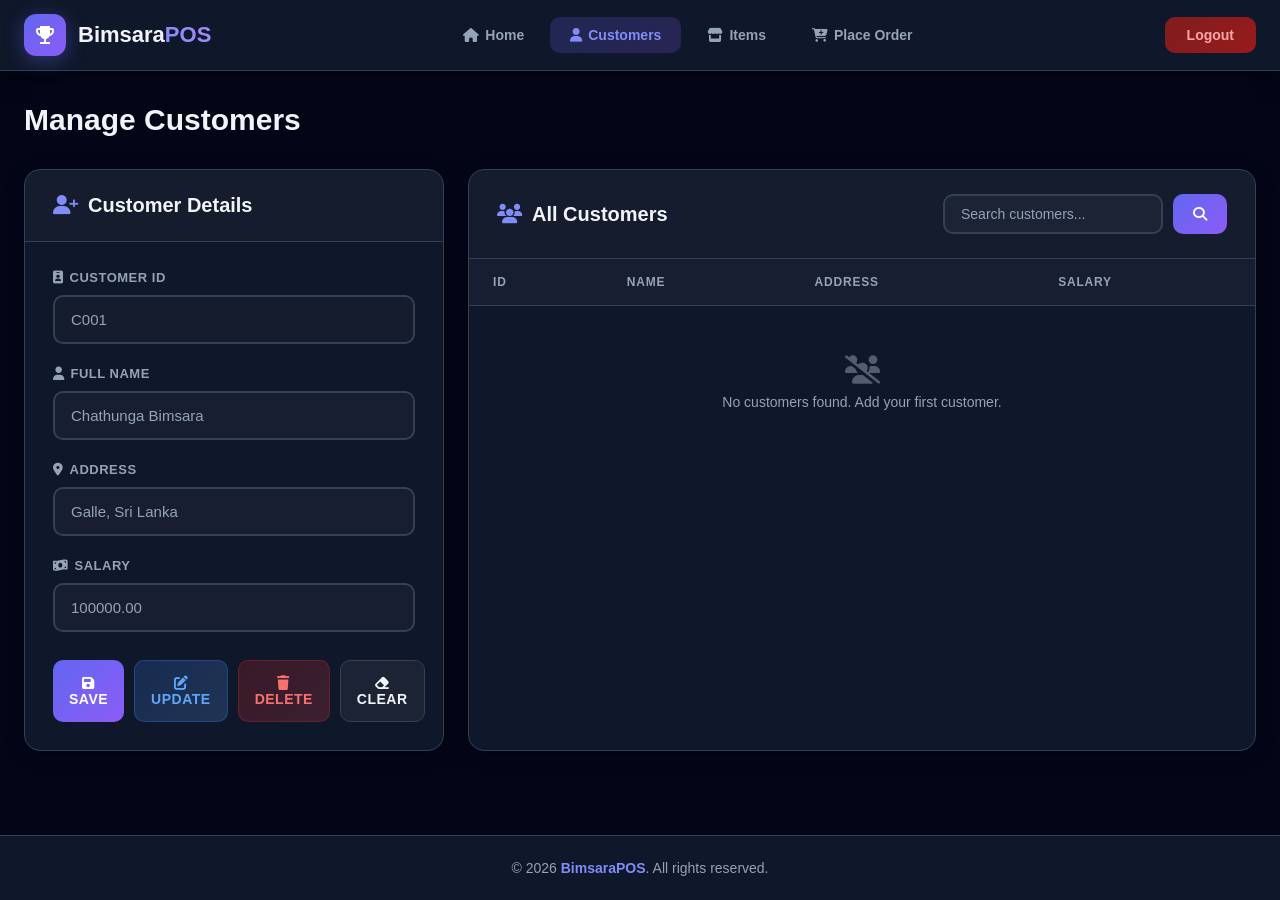
==== customer.html @ 3275f630 "first commit" ====
<!DOCTYPE html>
<html lang="en">
<head>
    <meta charset="UTF-8">
    <meta name="viewport" content="width=device-width, initial-scale=1.0">
    <title>BimsaraPOS - Customers</title>
    <link rel="stylesheet" href="css/style.css">
    <link rel="stylesheet" href="https://cdnjs.cloudflare.com/ajax/libs/font-awesome/6.6.0/css/all.min.css"/>
</head>
<body>
    <!-- Navigation -->
    <nav class="navbar">
        <div class="nav-container">
            <a href="dashboard.html" class="logo">
                <div class="logo-icon">
                    <svg viewBox="0 0 24 24">
                        <path d="M19 5h-2V3H7v2H5c-1.1 0-2 .9-2 2v1c0 2.55 1.92 4.63 4.39 4.94.63 1.5 1.98 2.63 3.61 2.96V19H7v2h10v-2h-4v-3.1c1.63-.33 2.98-1.46 3.61-2.96C19.08 12.63 21 10.55 21 8V7c0-1.1-.9-2-2-2zM5 8V7h2v3.82C5.84 10.4 5 9.3 5 8zm14 0c0 1.3-.84 2.4-2 2.82V7h2v1z"/>
                    </svg>
                </div>
                <span class="logo-text">Bimsara<span>POS</span></span>
            </a>

            <div class="nav-links">
                <a href="dashboard.html" class="nav-link"><i class="fa-solid fa-house"></i>Home</a>
                <a href="customer.html" class="nav-link active"><i class="fa-solid fa-user"></i>Customers</a>
                <a href="item.html" class="nav-link"><i class="fa-solid fa-store"></i>Items</a>
                <a href="place-order.html" class="nav-link"><i class="fa-solid fa-cart-plus"></i>Place Order</a>
            </div>

            <a href="login.html" class="logout-btn">Logout</a>
        </div>
    </nav>

    <!-- Main Content -->
    <main class="main-content">
        <div class="page-header">
            <h1>Manage Customers</h1>
        </div>

        <div class="content-grid">
            <!-- Customer Form -->
            <div class="form-card">
                <div class="card-header">
                    <h2><i class="fa-solid fa-user-plus" style="color: var(--primary); margin-right: 10px;"></i>Customer Details</h2>
                </div>
                <div class="card-body">
                    <form>
                        <div class="form-group">
                            <label for="customerId"><i class="fa-solid fa-id-badge" style="margin-right: 6px;"></i>Customer ID</label>
                            <input type="text" id="customerId" placeholder="C001" readonly>
                        </div>

                        <div class="form-group">
                            <label for="customerName"><i class="fa-solid fa-user" style="margin-right: 6px;"></i>Full Name</label>
                            <input type="text" id="customerName" placeholder="Chathunga Bimsara">
                        </div>

                        <div class="form-group">
                            <label for="customerAddress"><i class="fa-solid fa-location-dot" style="margin-right: 6px;"></i>Address</label>
                            <input type="text" id="customerAddress" placeholder="Galle, Sri Lanka">
                        </div>

                        <div class="form-group">
                            <label for="customerSalary"><i class="fa-solid fa-money-bill-wave" style="margin-right: 6px;"></i>Salary</label>
                            <input type="text" id="customerSalary" placeholder="100000.00">
                        </div>

                        <div class="btn-group">
                            <button type="submit" class="btn btn-primary"><i class="fa-solid fa-floppy-disk"></i> Save</button>
                            <button type="button" class="btn btn-secondary"><i class="fa-solid fa-pen-to-square"></i> Update</button>
                            <button type="button" class="btn btn-danger"><i class="fa-solid fa-trash"></i> Delete</button>
                            <button type="button" class="btn btn-light"><i class="fa-solid fa-eraser"></i> Clear</button>
                        </div>
                    </form>
                </div>
            </div>

            <!-- Customer Table -->
            <div class="table-card">
                <div class="table-header">
                    <h2><i class="fa-solid fa-users" style="color: var(--primary); margin-right: 10px;"></i>All Customers</h2>
                    <div class="search-box">
                        <input type="text" placeholder="Search customers...">
                        <button type="button"><i class="fa-solid fa-magnifying-glass"></i></button>
                    </div>
                </div>
                <div class="table-container">
                    <table>
                        <thead>
                            <tr>
                                <th>ID</th>
                                <th>Name</th>
                                <th>Address</th>
                                <th>Salary</th>
                            </tr>
                        </thead>
                        <tbody>
                            <tr>
                                <td colspan="4" style="text-align: center; color: var(--text-light); padding: 50px;">
                                    <i class="fa-solid fa-users-slash fa-2x" style="display: block; margin-bottom: 10px; opacity: 0.5;"></i>
                                    No customers found. Add your first customer.
                                </td>
                            </tr>
                        </tbody>
                    </table>
                </div>
            </div>
        </div>
    </main>

    <!-- Footer -->
    <footer class="footer">
        <div class="footer-container">
            <p>&copy; 2026 <span>BimsaraPOS</span>. All rights reserved.</p>
        </div>
    </footer>
</body>
</html>
---- css/style.css ----
/* ==================== ROOT VARIABLES ==================== */
:root {
    --primary: #818cf8;
    --primary-dark: #6366f1;
    --primary-light: #a5b4fc;
    --text-dark: #f1f5f9;
    --text-light: #94a3b8;
    --border: #334155;
    --white: #1e293b;
    --card-bg: #0f172a;
    --bg-light: #0f172a;
    --bg-main: #020617;
    --success: #34d399;
    --warning: #fbbf24;
    --info: #60a5fa;
    --danger: #f87171;
}

/* ==================== RESET & BASE ==================== */
* {
    margin: 0;
    padding: 0;
    box-sizing: border-box;
}

body {
    font-family: 'Segoe UI', Tahoma, Geneva, Verdana, sans-serif;
    background-color: var(--bg-main);
    min-height: 100vh;
    display: flex;
    flex-direction: column;
}

/* ==================== LOGIN PAGE ==================== */
body.login-body {
    background: linear-gradient(135deg, #0f0c29 0%, #302b63 50%, #24243e 100%);
    display: flex;
    align-items: center;
    justify-content: center;
    padding: 20px;
}

.login-container {
    background: var(--card-bg);
    border-radius: 20px;
    box-shadow: 0 20px 60px rgba(0, 0, 0, 0.5);
    width: 100%;
    max-width: 420px;
    padding: 48px 40px;
    border: 1px solid var(--border);
}

.logo-section {
    text-align: center;
    margin-bottom: 40px;
}

.logo-icn {
    width: 70px;
    height: 70px;
    background: linear-gradient(135deg, var(--primary-dark), #8b5cf6);
    border-radius: 18px;
    display: inline-flex;
    align-items: center;
    justify-content: center;
    margin-bottom: 20px;
    box-shadow: 0 8px 30px rgba(99, 102, 241, 0.4);
}

.logo-icn i {
    font-size: 32px;
    color: #ffffff;
}

.logo-section h1 {
    font-size: 26px;
    font-weight: 800;
    color: var(--text-dark);
    margin-bottom: 8px;
}

.logo-section h1 span {
    color: var(--primary);
}

.logo-section p {
    color: var(--text-light);
    font-size: 14px;
}

.input-wrapper {
    position: relative;
}

.input-wrapper i {
    position: absolute;
    right: 350px;
    top: 50%;
    transform: translateY(-50%);
    font-size: 16px;
    color: var(--text-light);
}

.login-btn {
    width: 100%;
    padding: 16px;
    background: linear-gradient(135deg, var(--primary-dark), #8b5cf6);
    color: #ffffff;
    border: none;
    border-radius: 12px;
    font-size: 15px;
    font-weight: 700;
    cursor: pointer;
    text-transform: uppercase;
    letter-spacing: 1px;
    box-shadow: 0 4px 20px rgba(99, 102, 241, 0.3);
    transition: opacity 0.3s ease;
}

.login-btn:hover {
    opacity: 0.9;
}

.divider {
    display: flex;
    align-items: center;
    margin: 28px 0;
}

.divider::before,
.divider::after {
    content: '';
    flex: 1;
    height: 1px;
    background: var(--border);
}

.divider span {
    padding: 0 16px;
    color: var(--text-light);
    font-size: 12px;
    text-transform: uppercase;
    letter-spacing: 1px;
}

.copyright {
    text-align: center;
    color: var(--text-light);
    font-size: 13px;
}

.copyright span {
    color: var(--primary);
    font-weight: 700;
}

/* ==================== NAVBAR ==================== */
.navbar {
    background: var(--card-bg);
    box-shadow: 0 4px 20px rgba(0, 0, 0, 0.5);
    position: sticky;
    top: 0;
    z-index: 100;
    border-bottom: 1px solid var(--border);
}

.nav-container {
    max-width: 1280px;
    margin: 0 auto;
    padding: 0 24px;
    display: flex;
    align-items: center;
    justify-content: space-between;
    height: 70px;
}

.logo {
    display: flex;
    align-items: center;
    gap: 12px;
    text-decoration: none;
}

.logo-icon {
    width: 42px;
    height: 42px;
    background: linear-gradient(135deg, var(--primary-dark), #8b5cf6);
    border-radius: 12px;
    display: flex;
    align-items: center;
    justify-content: center;
    box-shadow: 0 4px 20px rgba(99, 102, 241, 0.4);
}

.logo-icon svg {
    width: 24px;
    height: 24px;
    fill: #ffffff;
}

.logo-text {
    font-size: 22px;
    font-weight: 800;
    color: var(--text-dark);
}

.logo-text span {
    background: linear-gradient(135deg, var(--primary), #a78bfa);
    -webkit-background-clip: text;
    -webkit-text-fill-color: transparent;
    background-clip: text;
}

.nav-links {
    display: flex;
    align-items: center;
    gap: 6px;
}

.nav-link {
    padding: 10px 20px;
    text-decoration: none;
    color: var(--text-light);
    font-size: 14px;
    font-weight: 600;
    border-radius: 10px;
    transition: all 0.3s ease;
}

.nav-link i {
    margin-right: 6px;
}

.nav-link:hover {
    background: rgba(255, 255, 255, 0.05);
    color: var(--text-dark);
}

.nav-link.active {
    background: linear-gradient(135deg, rgba(99, 102, 241, 0.2), rgba(139, 92, 246, 0.2));
    color: var(--primary);
}

.logout-btn {
    padding: 10px 22px;
    background: linear-gradient(135deg, #7f1d1d, #991b1b);
    color: #fca5a5;
    text-decoration: none;
    font-size: 14px;
    font-weight: 600;
    border-radius: 10px;
    transition: all 0.3s ease;
}

.logout-btn:hover {
    background: linear-gradient(135deg, #991b1b, #b91c1c);
    transform: translateY(-2px);
    box-shadow: 0 4px 15px rgba(220, 38, 38, 0.3);
}

/* ==================== MAIN CONTENT ==================== */
.main-content {
    flex: 1;
    max-width: 1280px;
    width: 100%;
    margin: 0 auto;
    padding: 32px 24px;
}

.page-header {
    margin-bottom: 32px;
}

.page-header h1 {
    font-size: 30px;
    font-weight: 800;
    color: var(--text-dark);
    margin-bottom: 8px;
}

.page-header p {
    color: var(--text-light);
    font-size: 15px;
}

/* ==================== CARDS ==================== */
.card {
    background: var(--card-bg);
    border-radius: 16px;
    box-shadow: 0 4px 20px rgba(0, 0, 0, 0.3);
    border: 1px solid var(--border);
    transition: all 0.3s ease;
}

/* Dashboard Cards */
.summary-cards {
    display: grid;
    grid-template-columns: repeat(auto-fit, minmax(280px, 1fr));
    gap: 24px;
    margin-bottom: 32px;
}

.summary-cards .card {
    padding: 28px;
    display: flex;
    align-items: center;
    gap: 24px;
    position: relative;
    overflow: hidden;
}

.summary-cards .card::before {
    content: '';
    position: absolute;
    top: 0;
    left: 0;
    right: 0;
    height: 3px;
    background: linear-gradient(90deg, var(--primary), #8b5cf6);
    opacity: 0.5;
    transition: opacity 0.3s ease;
}

.summary-cards .card:hover {
    transform: translateY(-6px);
    box-shadow: 0 20px 40px rgba(0, 0, 0, 0.5);
    border-color: rgba(99, 102, 241, 0.3);
}

.summary-cards .card:hover::before {
    opacity: 1;
}

.card-icon {
    width: 68px;
    height: 68px;
    border-radius: 16px;
    display: flex;
    align-items: center;
    justify-content: center;
    box-shadow: 0 8px 25px rgba(0, 0, 0, 0.4);
}

.card-icon.customers {
    background: linear-gradient(135deg, #10b981, #059669);
    box-shadow: 0 8px 25px rgba(16, 185, 129, 0.3);
}

.card-icon.items {
    background: linear-gradient(135deg, #f59e0b, #d97706);
    box-shadow: 0 8px 25px rgba(245, 158, 11, 0.3);
}

.card-icon.orders {
    background: linear-gradient(135deg, #3b82f6, #1d4ed8);
    box-shadow: 0 8px 25px rgba(59, 130, 246, 0.3);
}

.card-info h3 {
    font-size: 14px;
    font-weight: 600;
    color: var(--text-light);
    margin-bottom: 6px;
    text-transform: uppercase;
    letter-spacing: 0.5px;
}

.card-info .count {
    font-size: 36px;
    font-weight: 800;
    color: var(--text-dark);
}

/* Form & Table Cards */
.form-card, .table-card, .table-section {
    background: var(--card-bg);
    border-radius: 16px;
    box-shadow: 0 4px 20px rgba(0, 0, 0, 0.3);
    overflow: hidden;
    border: 1px solid var(--border);
}

.card-header, .table-header {
    padding: 24px 28px;
    border-bottom: 1px solid var(--border);
    background: rgba(255, 255, 255, 0.02);
    display: flex;
    justify-content: space-between;
    align-items: center;
}

.card-header h2, .table-header h2 {
    font-size: 20px;
    font-weight: 700;
    color: var(--text-dark);
}

.card-body {
    padding: 28px;
}

/* ==================== FORMS ==================== */
.form-group {
    margin-bottom: 22px;
}

.form-group:last-child {
    margin-bottom: 0;
}

.form-group label {
    display: block;
    font-size: 13px;
    font-weight: 700;
    color: var(--text-light);
    margin-bottom: 10px;
    text-transform: uppercase;
    letter-spacing: 0.5px;
}

.form-group input,
.form-group select {
    width: 100%;
    padding: 14px 16px;
    border: 2px solid var(--border);
    border-radius: 10px;
    font-size: 15px;
    color: var(--text-dark);
    transition: all 0.3s ease;
    outline: none;
    background: rgba(255, 255, 255, 0.03);
}

.form-group input:focus,
.form-group select:focus {
    border-color: var(--primary);
    box-shadow: 0 0 0 4px rgba(99, 102, 241, 0.2);
    background: rgba(255, 255, 255, 0.05);
}

.form-group input::placeholder {
    color: var(--text-light);
}

.form-group input[readonly] {
    background: rgba(255, 255, 255, 0.02);
    color: var(--text-light);
    cursor: not-allowed;
}

.form-row {
    display: grid;
    grid-template-columns: 1fr 1fr;
    gap: 16px;
    margin-bottom: 16px;
}

/* ==================== BUTTONS ==================== */
.btn-group {
    display: flex;
    gap: 10px;
    margin-top: 28px;
}

.btn {
    flex: 1;
    padding: 14px 16px;
    border: none;
    border-radius: 10px;
    font-size: 14px;
    font-weight: 700;
    cursor: pointer;
    transition: all 0.3s ease;
    text-transform: uppercase;
    letter-spacing: 0.5px;
}

.btn-primary {
    background: linear-gradient(135deg, var(--primary-dark), #8b5cf6);
    color: #ffffff;
}

.btn-primary:hover {
    transform: translateY(-2px);
    box-shadow: 0 8px 20px rgba(99, 102, 241, 0.4);
}

.btn-secondary {
    background: linear-gradient(135deg, rgba(59, 130, 246, 0.2), rgba(96, 165, 250, 0.2));
    color: var(--info);
    border: 1px solid rgba(59, 130, 246, 0.3);
}

.btn-secondary:hover {
    background: linear-gradient(135deg, rgba(59, 130, 246, 0.3), rgba(96, 165, 250, 0.3));
    transform: translateY(-2px);
}

.btn-danger {
    background: linear-gradient(135deg, rgba(220, 38, 38, 0.2), rgba(239, 68, 68, 0.2));
    color: var(--danger);
    border: 1px solid rgba(220, 38, 38, 0.3);
}

.btn-danger:hover {
    background: linear-gradient(135deg, rgba(220, 38, 38, 0.3), rgba(239, 68, 68, 0.3));
    transform: translateY(-2px);
}

.btn-light {
    background: rgba(255, 255, 255, 0.05);
    color: var(--text-dark);
    border: 1px solid var(--border);
}

.btn-light:hover {
    background: rgba(255, 255, 255, 0.1);
    transform: translateY(-2px);
}

.btn-success {
    background: linear-gradient(135deg, #059669, #10b981);
    color: #ffffff;
}

.btn-success:hover {
    transform: translateY(-2px);
    box-shadow: 0 8px 20px rgba(16, 185, 129, 0.4);
}

/* ==================== TABLES ==================== */
.table-container {
    overflow-x: auto;
}

table {
    width: 100%;
    border-collapse: collapse;
}

th, td {
    padding: 16px 24px;
    text-align: left;
}

th {
    background: rgba(255, 255, 255, 0.03);
    font-size: 12px;
    font-weight: 700;
    color: var(--text-light);
    text-transform: uppercase;
    letter-spacing: 0.8px;
    border-bottom: 1px solid var(--border);
}

td {
    border-bottom: 1px solid var(--border);
    font-size: 14px;
    color: var(--text-dark);
}

tr:last-child td {
    border-bottom: none;
}

tbody tr {
    transition: background 0.2s ease;
}

tbody tr:hover td {
    background: rgba(255, 255, 255, 0.02);
}

.view-all {
    color: var(--primary);
    text-decoration: none;
    font-size: 14px;
    font-weight: 600;
    transition: color 0.2s;
}

.view-all:hover {
    color: var(--primary-light);
    text-decoration: underline;
}

/* Status Badges */
.status {
    padding: 8px 16px;
    border-radius: 20px;
    font-size: 12px;
    font-weight: 700;
    text-transform: uppercase;
    letter-spacing: 0.5px;
}

.status.completed {
    background: rgba(16, 185, 129, 0.15);
    color: var(--success);
    border: 1px solid rgba(16, 185, 129, 0.3);
}

.status.pending {
    background: rgba(245, 158, 11, 0.15);
    color: var(--warning);
    border: 1px solid rgba(245, 158, 11, 0.3);
}

.status.processing {
    background: rgba(59, 130, 246, 0.15);
    color: var(--info);
    border: 1px solid rgba(59, 130, 246, 0.3);
}

.qty-badge {
    display: inline-block;
    padding: 6px 14px;
    border-radius: 20px;
    font-size: 13px;
    font-weight: 700;
}

.qty-badge.in-stock {
    background: rgba(16, 185, 129, 0.15);
    color: var(--success);
    border: 1px solid rgba(16, 185, 129, 0.3);
}

.qty-badge.low-stock {
    background: rgba(245, 158, 11, 0.15);
    color: var(--warning);
    border: 1px solid rgba(245, 158, 11, 0.3);
}

.qty-badge.out-of-stock {
    background: rgba(220, 38, 38, 0.15);
    color: var(--danger);
    border: 1px solid rgba(220, 38, 38, 0.3);
}

.action-btns {
    display: flex;
    gap: 8px;
}

.action-btn {
    padding: 8px 14px;
    border: none;
    border-radius: 8px;
    font-size: 12px;
    font-weight: 600;
    cursor: pointer;
    transition: all 0.2s ease;
}

.action-btn.edit {
    background: rgba(59, 130, 246, 0.15);
    color: var(--info);
    border: 1px solid rgba(59, 130, 246, 0.3);
}

.action-btn.edit:hover {
    background: rgba(59, 130, 246, 0.25);
    transform: translateY(-1px);
}

.action-btn.delete {
    background: rgba(220, 38, 38, 0.15);
    color: var(--danger);
    border: 1px solid rgba(220, 38, 38, 0.3);
}

.action-btn.delete:hover {
    background: rgba(220, 38, 38, 0.25);
    transform: translateY(-1px);
}

/* ==================== SEARCH BOX ==================== */
.search-box {
    display: flex;
    gap: 10px;
}

.search-box input {
    padding: 10px 16px;
    border: 2px solid var(--border);
    border-radius: 10px;
    font-size: 14px;
    outline: none;
    width: 220px;
    transition: all 0.3s ease;
    background: rgba(255, 255, 255, 0.03);
    color: var(--text-dark);
}

.search-box input:focus {
    border-color: var(--primary);
    box-shadow: 0 0 0 4px rgba(99, 102, 241, 0.2);
    background: rgba(255, 255, 255, 0.05);
}

.search-box input::placeholder {
    color: var(--text-light);
}

.search-box button {
    padding: 10px 20px;
    background: linear-gradient(135deg, var(--primary-dark), #8b5cf6);
    color: #ffffff;
    border: none;
    border-radius: 10px;
    font-size: 14px;
    font-weight: 600;
    cursor: pointer;
    transition: all 0.3s ease;
}

.search-box button:hover {
    transform: translateY(-2px);
    box-shadow: 0 4px 12px rgba(99, 102, 241, 0.4);
}

/* ==================== LAYOUTS ==================== */
.content-grid {
    display: grid;
    grid-template-columns: 420px 1fr;
    gap: 24px;
}

.order-grid {
    display: grid;
    grid-template-columns: 1fr 1.5fr;
    gap: 24px;
}

/* ==================== PLACE ORDER PAGE ==================== */
.order-items-header {
    display: flex;
    gap: 14px;
    margin-bottom: 24px;
    padding-bottom: 24px;
    border-bottom: 1px solid var(--border);
}

.order-items-header .form-group {
    flex: 1;
    margin-bottom: 0;
}

.order-summary {
    background: rgba(255, 255, 255, 0.02);
    border-radius: 12px;
    padding: 24px;
    border: 1px solid var(--border);
}

.summary-row {
    display: flex;
    justify-content: space-between;
    padding: 12px 0;
    font-size: 15px;
    color: var(--text-light);
}

.summary-row.total {
    border-top: 2px solid var(--primary);
    margin-top: 12px;
    padding-top: 18px;
    font-size: 20px;
    font-weight: 800;
    color: var(--primary);
}

.qty-input {
    width: 70px;
    padding: 8px 12px;
    border: 2px solid var(--border);
    border-radius: 8px;
    font-size: 14px;
    text-align: center;
    outline: none;
    transition: all 0.2s ease;
    background: rgba(255, 255, 255, 0.03);
    color: var(--text-dark);
}

.qty-input:focus {
    border-color: var(--primary);
    box-shadow: 0 0 0 3px rgba(99, 102, 241, 0.2);
}

.remove-btn {
    padding: 8px 14px;
    background: rgba(220, 38, 38, 0.15);
    color: var(--danger);
    border: 1px solid rgba(220, 38, 38, 0.3);
    border-radius: 8px;
    font-size: 12px;
    font-weight: 600;
    cursor: pointer;
    transition: all 0.2s ease;
}

.remove-btn:hover {
    background: rgba(220, 38, 38, 0.25);
    transform: translateY(-1px);
}

/* ==================== FOOTER ==================== */
.footer {
    background: var(--card-bg);
    border-top: 1px solid var(--border);
    margin-top: auto;
}

.footer-container {
    max-width: 1280px;
    margin: 0 auto;
    padding: 24px;
    text-align: center;
}

.footer-container p {
    color: var(--text-light);
    font-size: 14px;
    font-weight: 500;
}

.footer-container p span {
    font-weight: 700;
    color: var(--primary);
}
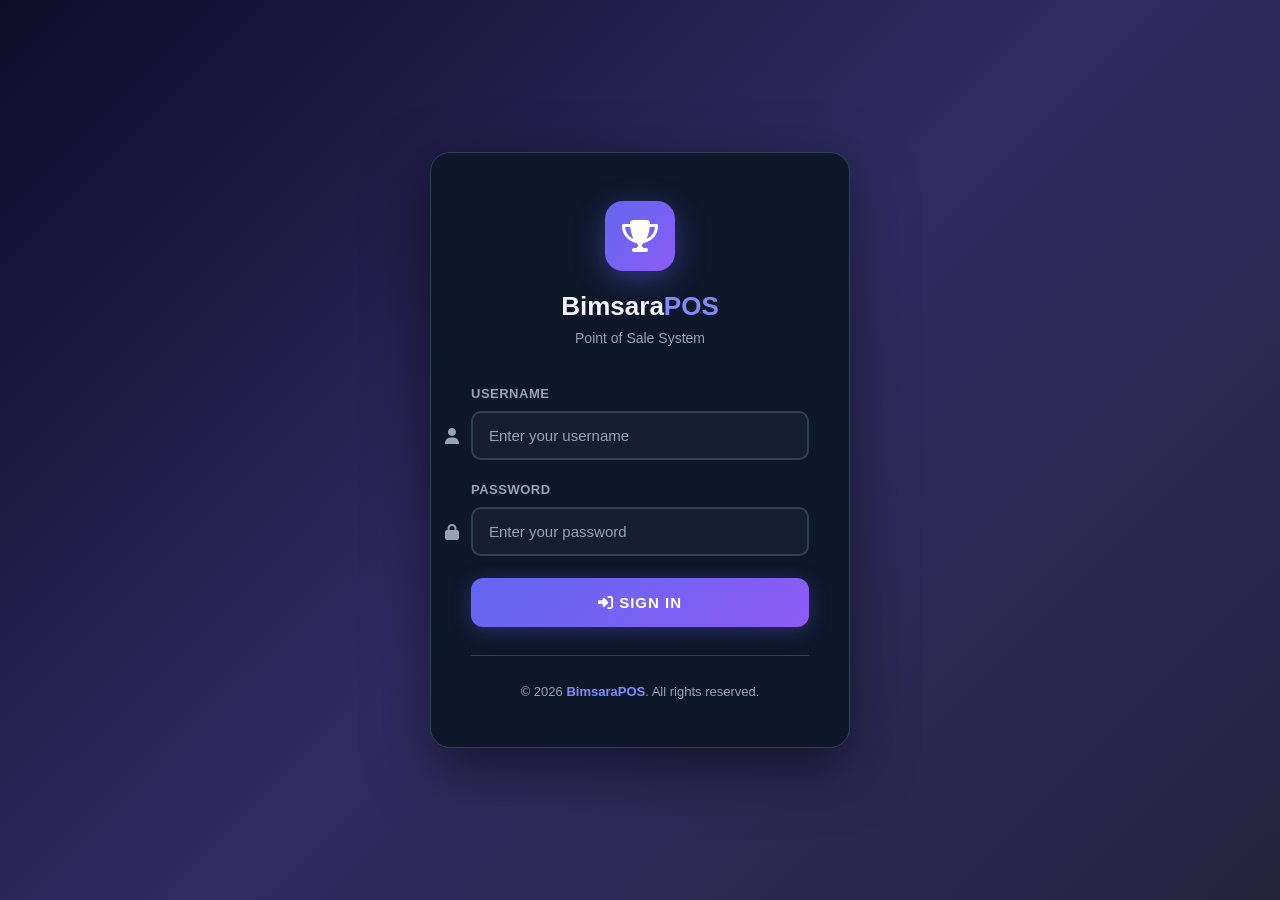
==== commit 01531dcf: "initial commit" ====
--- a/customer.html
+++ b/customer.html
@@ -114,5 +114,7 @@
             <p>&copy; 2026 <span>BimsaraPOS</span>. All rights reserved.</p>
         </div>
     </footer>
+
+    <script src="script.js"></script>
 </body>
 </html>
